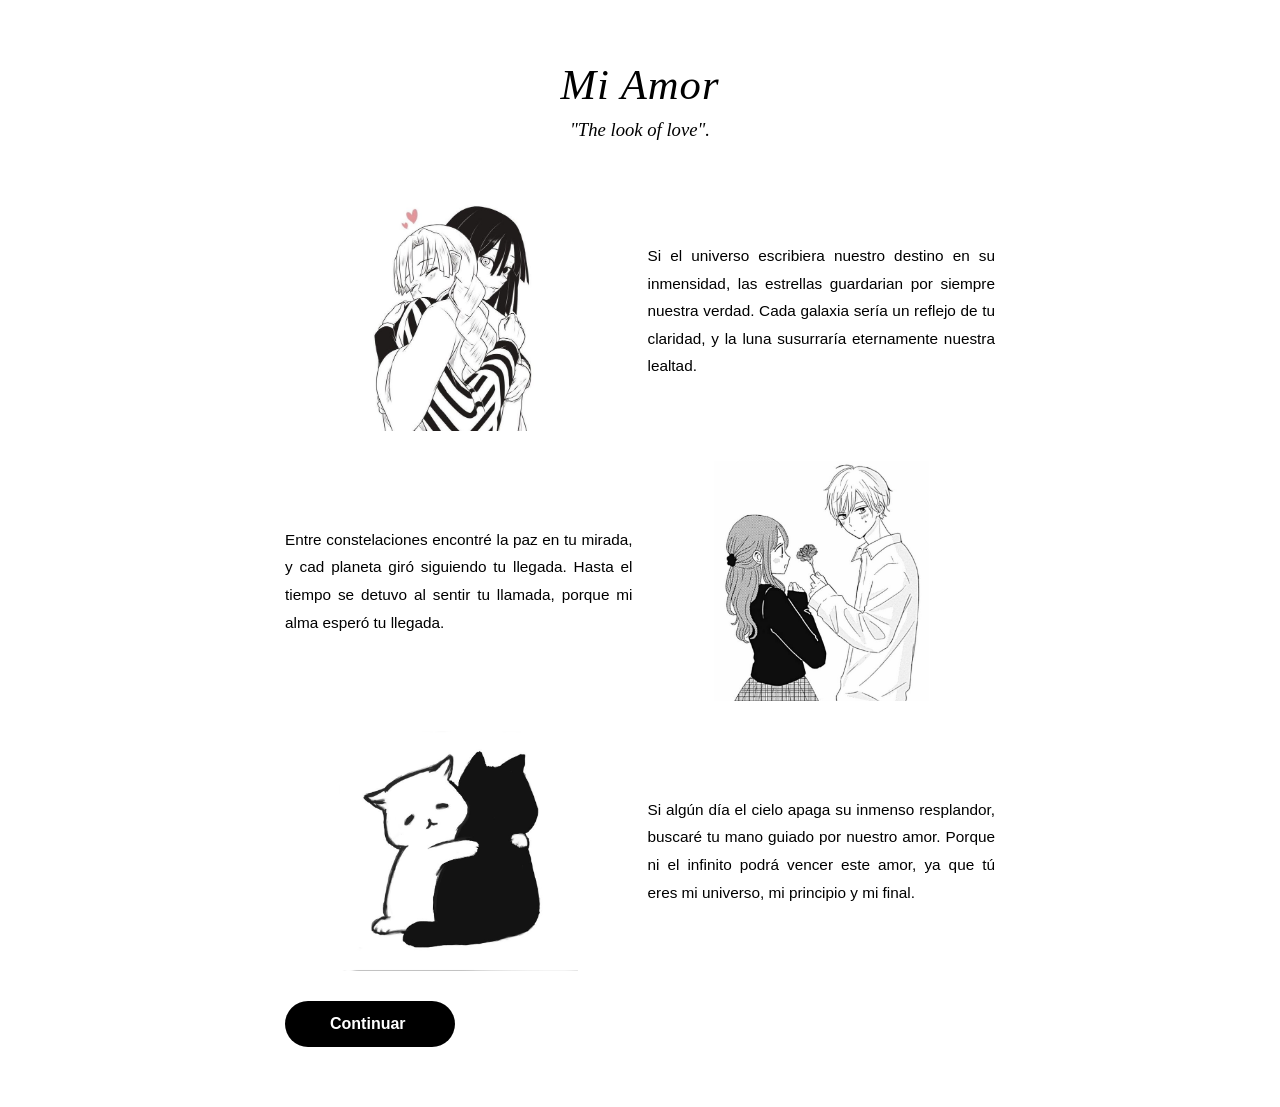
==== poema.html @ ac45152e "Add files via upload" ====
<!DOCTYPE html>
<html lang="es">
<head>
    <meta charset="UTF-8">
    <meta name="viewport" content="width=device-width, initial-scale=1.0">
    <title>Poema</title>
    <style>
        *, *::before, *::after {
            box-sizing: border-box;
        }

        body {
            margin: 0;
            padding: 0;
            font-family: -apple-system, BlinkMacSystemFont, "Segoe UI", Roboto, Helvetica, Arial, sans-serif;
            background-color: #ffffff;
            color: #000000;
            display: flex;
            justify-content: center;
            min-height: 100vh;
        }

        /* Contenedor central de la página */
        .journal-container {
            width: 100%;
            max-width: 750px;
            padding: 60px 20px;
            display: flex;
            flex-direction: column;
            gap: 30px; /* Espacio generoso entre cada bloque del poema */
        }

        /* Cabecera idéntica a tu referencia */
        .header-section {
            text-align: center;
            margin-bottom: 20px;
        }

        .main-title {
            font-family: 'Georgia', serif;
            font-size: 32pt;
            font-style: italic;
            font-weight: 400;
            margin: 0 0 10px 0;
            letter-spacing: 1px;
        }

        .sub-phrase {
            font-family: 'Georgia', serif;
            font-style: italic;
            font-size: 14pt;
            color: #000000;
        }

        /* --- ESTRUCTURA DE BLOQUES INTERCALADOS --- */
        .poem-row {
            display: flex;
            align-items: center;
            justify-content: space-between;
            gap: 15px; /* Separación amplia entre la imagen y el texto */
            width: 100%;
        }

        /* Esta clase voltea el orden (pasa el texto a la izquierda e imagen a la derecha) */
        .row-reverse {
            flex-direction: row-reverse;
        }

        /* Contenedor de cada párrafo */
        .poem-col-text {
            flex: 1;
        }

        .poem-paragraph {
            font-size: 11.5pt;
            line-height: 1.8;
            color: #000000;
            text-align: justify;
            margin: 0;
        }

        /* Contenedor de cada imagen */
        .poem-col-img {
            flex: 1;
            display: flex;
            justify-content: center;
        }

        .manga-img {
            width: 100%;
            max-width: 320px;
            height: auto;
            max-height: 240px;
            object-fit: contain;
            display: block;
        }

        /* Detalle final de los anillos abajo */
        .footer-decor {
            display: flex;
            justify-content: flex-start;
            margin-top: -20px;
            padding-left: 10px;
        }

        .rings-decor {
            width: 85px;
            height: auto;
        }

        /* Ajuste responsive para celulares: se apilan verticalmente */
        @media (max-width: 650px) {
            .journal-container { gap: 40px; }
            .poem-row, .row-reverse {
                flex-direction: column;
                gap: 20px;
            }
            .manga-img {
                max-width: 100%;
                max-height: 200px;
            }
            .main-title { font-size: 26pt; }
        }
        .btn-explore{
            width: 170px;
            display: inline-block;
            background-color: #000000;
            color: #ffffff;
            font-size: 12pt;
            font-weight: 600;
            padding: 14px 45px;
            text-decoration: none;
            border-radius: 30px; /* Estilo píldora idéntico al botón Explore de la imagen */
            transition: background-color 0.2s;}
            .btn-explore:hover{
                background-color: #ffffff;
                color: #000000;
                border: 2px solid #000000;
                border-radius: 30px;
            }
    </style>
</head>
<body>

    <div class="journal-container">

        <!-- Título y subtítulo centrado -->
        <div class="header-section">
            <h1 class="main-title">Mi Amor</h1>
            <div class="sub-phrase">"The look of love".</div>
        </div>

        <!-- BLOQUE 1: Imagen Izquierda / Texto Derecha -->
        <div class="poem-row">
            <div class="poem-col-img">
                <img src="/coupleMO.jpg" alt="Manga Panel 1" class="manga-img">
            </div>
            <div class="poem-col-text">
                <p class="poem-paragraph">
                    Si el universo escribiera nuestro destino en su inmensidad, las estrellas guardarian por siempre nuestra verdad. Cada galaxia sería un reflejo de tu claridad, y la luna susurraría eternamente nuestra lealtad.
                </p>
            </div>
        </div>

        <!-- BLOQUE 2: Texto Izquierda / Imagen Derecha (Usa row-reverse) -->
        <div class="poem-row row-reverse">
            <div class="poem-col-img">
                <img src="/love2.jpg" alt="Manga Panel 2" class="manga-img">
            </div>
            <div class="poem-col-text">
                <p class="poem-paragraph">
                    Entre constelaciones encontré la paz en tu mirada, y cad planeta giró siguiendo tu llegada. Hasta el tiempo se detuvo al sentir tu llamada, porque mi alma esperó tu llegada.
                </p>
            </div>
        </div>

        <!-- BLOQUE 3: Imagen Izquierda / Texto Derecha -->
        <div class="poem-row">
            <div class="poem-col-img">
                <img src="/gatos.jpg" alt="Manga Panel 3" class="manga-img">
            </div>
            <div class="poem-col-text">
                <p class="poem-paragraph">
                    Si algún día el cielo apaga su inmenso resplandor, buscaré tu mano guiado por nuestro amor. Porque ni el infinito podrá vencer este amor, ya que tú eres mi universo, mi principio y mi final.
                </p>
            </div>
        </div>
            <a href="propuesta.html" class="btn-explore">Continuar</a>
    </div>

    
</body>
</html>
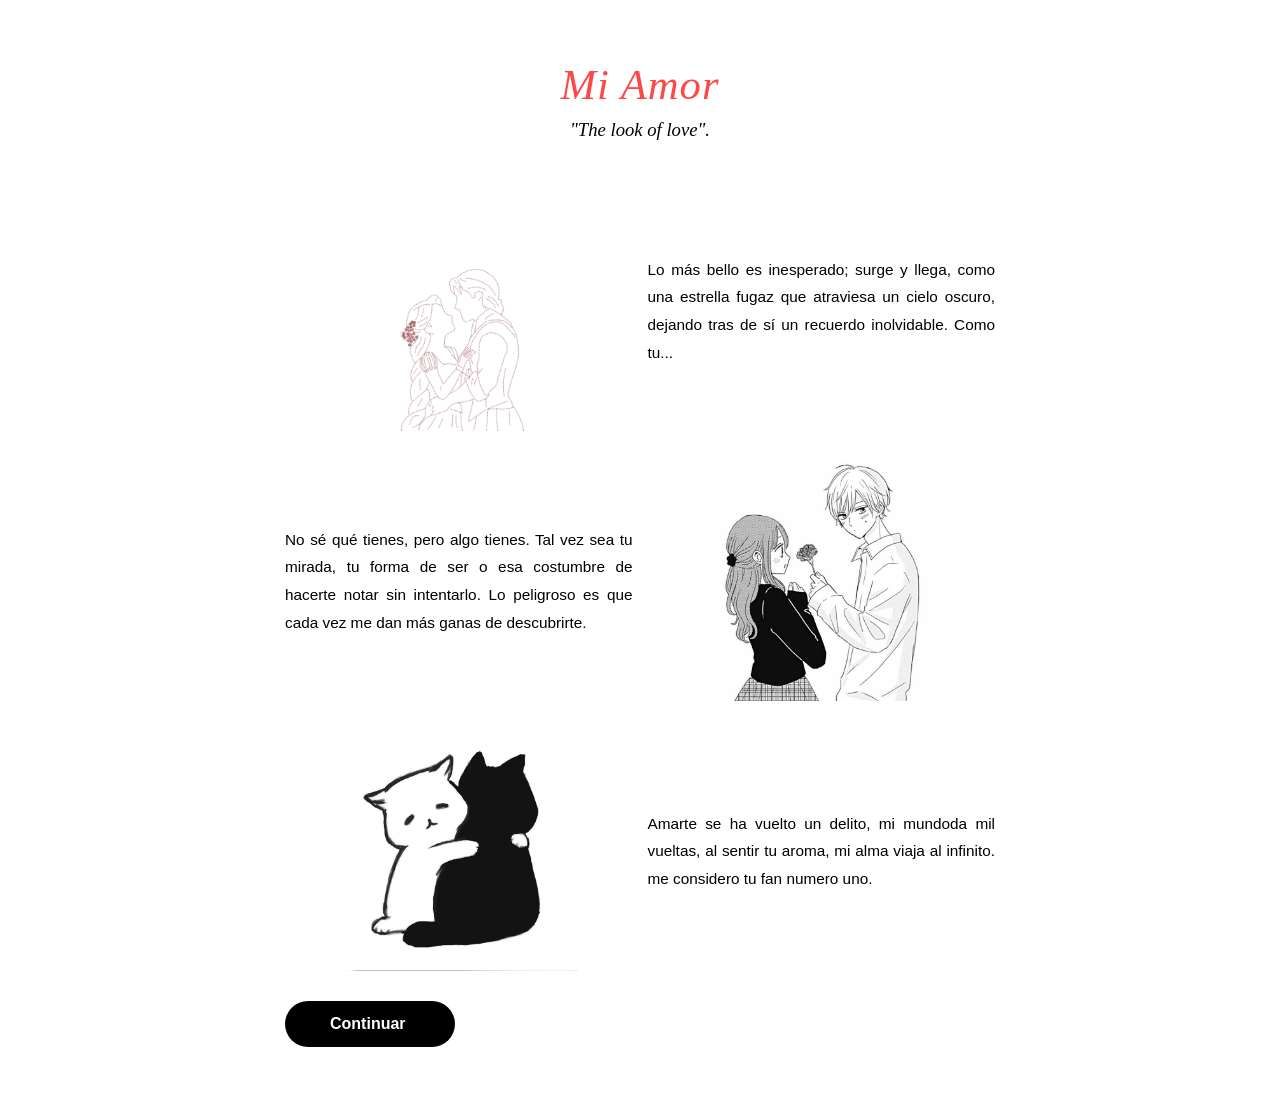
==== commit 7b64abd6: "Add files via upload" ====
--- a/poema.html
+++ b/poema.html
@@ -43,6 +43,7 @@
             font-weight: 400;
             margin: 0 0 10px 0;
             letter-spacing: 1px;
+            color: rgb(253, 72, 72);
         }
 
         .sub-phrase {
@@ -153,11 +154,11 @@
         <!-- BLOQUE 1: Imagen Izquierda / Texto Derecha -->
         <div class="poem-row">
             <div class="poem-col-img">
-                <img src="/coupleMO.jpg" alt="Manga Panel 1" class="manga-img">
+                <img src="/rapunzel.png" alt="Manga Panel 1" class="manga-img">
             </div>
             <div class="poem-col-text">
                 <p class="poem-paragraph">
-                    Si el universo escribiera nuestro destino en su inmensidad, las estrellas guardarian por siempre nuestra verdad. Cada galaxia sería un reflejo de tu claridad, y la luna susurraría eternamente nuestra lealtad.
+                    Lo más bello es inesperado; surge y llega, como una estrella fugaz que atraviesa un cielo oscuro, dejando tras de sí un recuerdo inolvidable. Como tu...
                 </p>
             </div>
         </div>
@@ -165,11 +166,11 @@
         <!-- BLOQUE 2: Texto Izquierda / Imagen Derecha (Usa row-reverse) -->
         <div class="poem-row row-reverse">
             <div class="poem-col-img">
-                <img src="/love2.jpg" alt="Manga Panel 2" class="manga-img">
+                <img src="love2.jpg" alt="Manga Panel 2" class="manga-img">
             </div>
             <div class="poem-col-text">
                 <p class="poem-paragraph">
-                    Entre constelaciones encontré la paz en tu mirada, y cad planeta giró siguiendo tu llegada. Hasta el tiempo se detuvo al sentir tu llamada, porque mi alma esperó tu llegada.
+                    No sé qué tienes, pero algo tienes. Tal vez sea tu mirada, tu forma de ser o esa costumbre de hacerte notar sin intentarlo. Lo peligroso es que cada vez me dan más ganas de descubrirte.
                 </p>
             </div>
         </div>
@@ -177,11 +178,11 @@
         <!-- BLOQUE 3: Imagen Izquierda / Texto Derecha -->
         <div class="poem-row">
             <div class="poem-col-img">
-                <img src="/gatos.jpg" alt="Manga Panel 3" class="manga-img">
+                <img src="gatos.jpg" alt="Manga Panel 3" class="manga-img">
             </div>
             <div class="poem-col-text">
                 <p class="poem-paragraph">
-                    Si algún día el cielo apaga su inmenso resplandor, buscaré tu mano guiado por nuestro amor. Porque ni el infinito podrá vencer este amor, ya que tú eres mi universo, mi principio y mi final.
+                    Amarte se ha vuelto un delito, mi mundoda mil vueltas, al sentir tu aroma, mi alma viaja al infinito. me considero tu fan numero uno.
                 </p>
             </div>
         </div>
